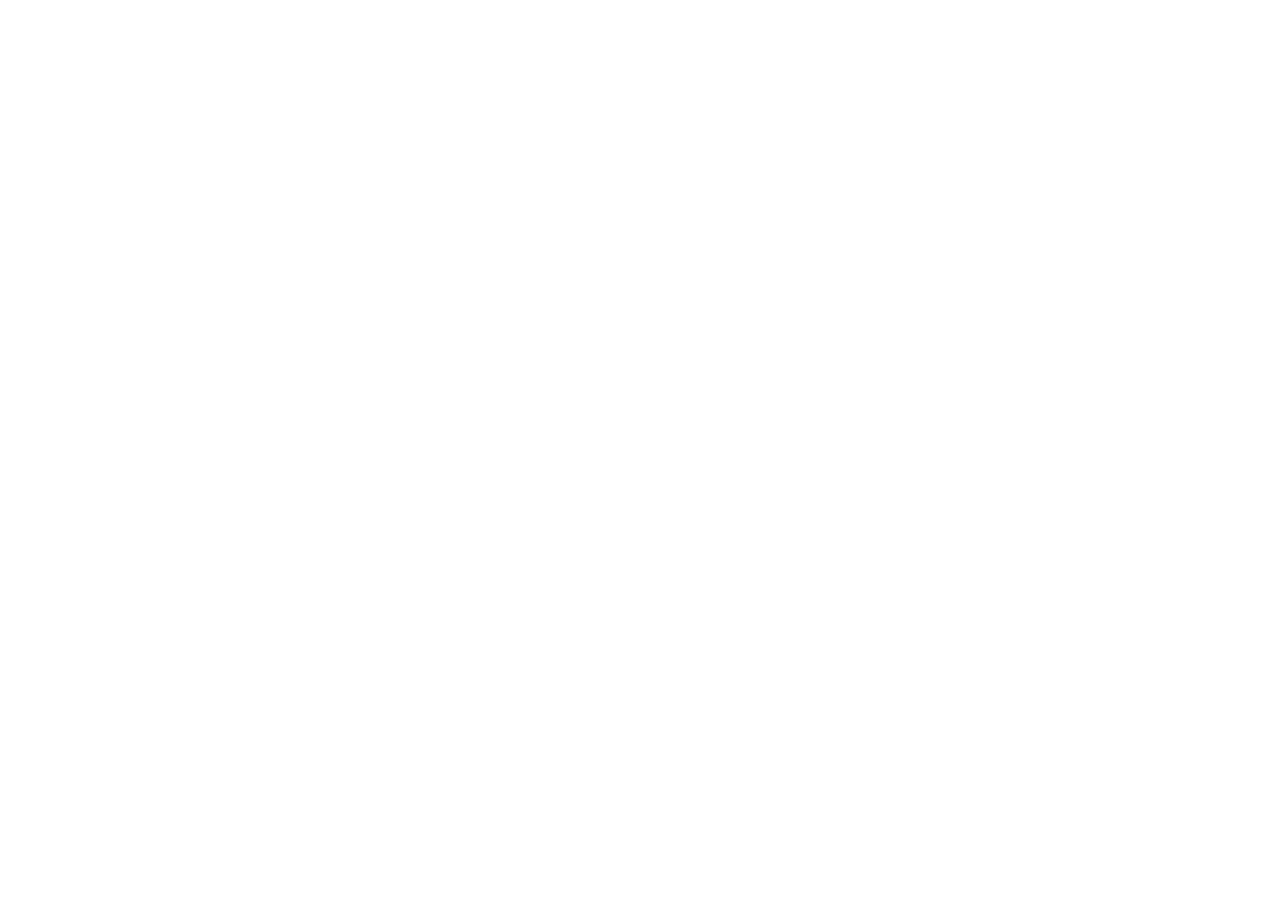
==== comparison.html @ e04b89ae "initial commit" ====
<!DOCTYPE html>
<html lang="en-us">
  <head>

    <meta charset="UTF-8">
    <meta name="viewport" content="width=device-width, initial-scale=1.0">
    <meta http-equiv="X-UA-Compatible" content="ie=edge">

    <!-- Add a title here -->

    <!-- Boostrap Stylesheet -->
    <link rel="stylesheet" href="assets/css/bootstrap.min.css" media="screen">

    <!-- Our own CSS stylesheet -->
    <link rel="stylesheet" href="assets/css/styles.css" media="screen">

  </head>

  <body>
    <!-- Start of navbar -->
    <!-- End of navbar -->

    <!-- Start of container -->
    <!-- End of container -->

    <!-- jQuery CDN -->
    <script type="text/javascript" src="https://code.jquery.com/jquery-2.1.4.min.js"></script>

    <!-- Bootstrap CDN -->
    <script src="https://maxcdn.bootstrapcdn.com/bootstrap/3.3.6/js/bootstrap.min.js"></script>
  </body>

</html>
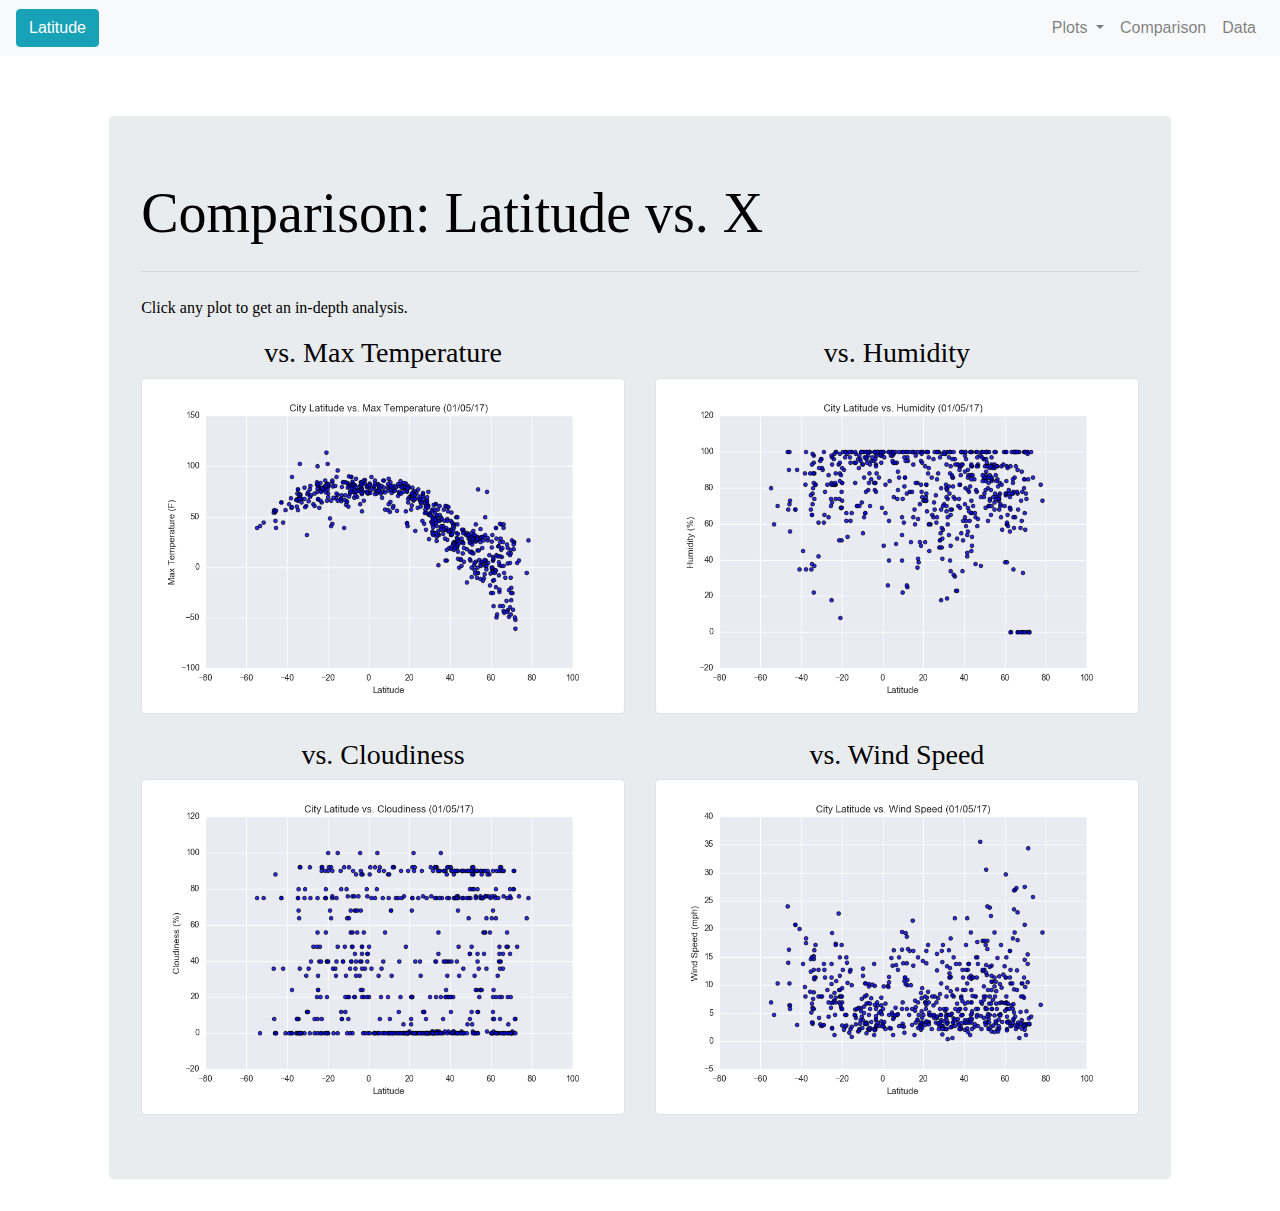
==== commit e96b82f2: "draft 1" ====
--- a/comparison.html
+++ b/comparison.html
@@ -9,25 +9,124 @@
     <!-- Add a title here -->
 
     <!-- Boostrap Stylesheet -->
-    <link rel="stylesheet" href="assets/css/bootstrap.min.css" media="screen">
+
+    <!-- <link rel="stylesheet" href="assets/css/bootstrap.min.css" media="screen"> -->
+
+    <link rel="stylesheet" href="https://stackpath.bootstrapcdn.com/bootstrap/4.3.1/css/bootstrap.min.css" integrity="sha384-ggOyR0iXCbMQv3Xipma34MD+dH/1fQ784/j6cY/iJTQUOhcWr7x9JvoRxT2MZw1T" crossorigin="anonymous" media="screen">
 
     <!-- Our own CSS stylesheet -->
+
     <link rel="stylesheet" href="assets/css/styles.css" media="screen">
 
   </head>
 
   <body>
     <!-- Start of navbar -->
+
+    <nav class="navbar navbar-expand-lg navbar-light bg-light">
+      
+      <a class="btn btn-info" href="index.html" type="button" role="button">Latitude</a>
+
+      <button class="navbar-toggler" type="button" data-toggle="collapse" data-target="#navbarSupportedContent" aria-controls="navbarSupportedContent" aria-expanded="false" aria-label="Toggle navigation">
+        <span class="navbar-toggler-icon"></span>
+      </button>
+
+      <div class="collapse navbar-collapse justify-content-end" id="navbarSupportedContent">
+        <ul class="navbar-nav active ms-auto">
+
+          <li class="nav-item dropdown">
+            <a class="nav-link dropdown-toggle" href="#" id="navbarDropdown" role="button" data-toggle="dropdown">
+              Plots
+            </a>
+            <ul class="dropdown-menu" aria-labelledby="navbarDropdown">
+              <a class="dropdown-item" href="visualizations/temp.html" class="dropdown-item">Max Temperature</a>
+              <a class="dropdown-item" href="visualizations/humidity.html" class="dropdown-item">Humidity</a>
+              <a class="dropdown-item" href="visualizations/cloudiness.html" class="dropdown-item">Cloudiness</a>
+              <a class="dropdown-item" href="visualizations/wind.html" class="dropdown-item">Wind Speed</a>
+            </ul> 
+          </li>
+
+          <li class="nav-item">
+            <a href="comparison.html" class="nav-link">Comparison</a>
+          </li>
+          <li class="nav-item">
+            <a href="data.html" class="nav-link">Data</a>
+          </li>
+        </ul>
+      </div>
+
+    </nav>
+
     <!-- End of navbar -->
 
     <!-- Start of container -->
+    <div class="row">
+      <div class="col-md-1"></div>
+            <div class="col-md-10">
+              <div class="jumbotron">
+                <h1 class="display-4">Comparison: Latitude vs. X </h1>
+                <p class="lead"> </p>
+                <hr class="my-4">
+                <p> Click any plot to get an in-depth analysis.</p>
+                  <div class="row">
+                    <div class="col-md-6">
+                      <h3 class="text-center">vs. Max Temperature</h3>
+                      <div class="thumbnail">
+                        <a href="visualizations/temp.html" class="">
+                          <img src="assets/images/Fig1.png" alt="..." class="img-thumbnail">
+                        </a>
+                      </div>
+                    </div>
+                    <div class="col-md-6">
+                      <h3 class="text-center">vs. Humidity</h3>
+                      <div class="thumbnail">
+                        <a href="visualizations/temp.html" class="">
+                          <img src="assets/images/Fig2.png" alt="..." class="img-thumbnail">
+                        </a>
+                      </div>
+                    </div>
+                  </div>
+                  <div class="row">
+                    <br>
+                  </div>
+                  <div class="row">
+                    <div class="col-md-6">
+                      <h3 class="text-center">vs. Cloudiness</h3>
+                      <div class="thumbnail">
+                        <a href="visualizations/temp.html" class="">
+                          <img src="assets/images/Fig3.png" alt="..." class="img-thumbnail">
+                        </a>
+                      </div>
+                    </div>
+                    <div class="col-md-6">
+                      <h3 class="text-center">vs. Wind Speed</h3>
+                      <div class="thumbnail">
+                        <a href="visualizations/temp.html" class="">
+                          <img src="assets/images/Fig4.png" alt="..." class="img-thumbnail">
+                        </a>
+                      </div>
+                    </div>
+                  </div>  
+                </div>    
+
+              </div>
+            </div> 
+      <div class="col-md-1">
+    </div>
+
+  </div>
     <!-- End of container -->
 
     <!-- jQuery CDN -->
-    <script type="text/javascript" src="https://code.jquery.com/jquery-2.1.4.min.js"></script>
+    <!-- <script type="text/javascript" src="https://code.jquery.com/jquery-2.1.4.min.js"></script> -->
 
     <!-- Bootstrap CDN -->
-    <script src="https://maxcdn.bootstrapcdn.com/bootstrap/3.3.6/js/bootstrap.min.js"></script>
+    <!-- <script src="https://maxcdn.bootstrapcdn.com/bootstrap/3.3.6/js/bootstrap.min.js"></script> -->
+
+    <script src="https://code.jquery.com/jquery-3.3.1.slim.min.js" integrity="sha384-q8i/X+965DzO0rT7abK41JStQIAqVgRVzpbzo5smXKp4YfRvH+8abtTE1Pi6jizo" crossorigin="anonymous"></script>
+    <script src="https://cdnjs.cloudflare.com/ajax/libs/popper.js/1.14.7/umd/popper.min.js" integrity="sha384-UO2eT0CpHqdSJQ6hJty5KVphtPhzWj9WO1clHTMGa3JDZwrnQq4sF86dIHNDz0W1" crossorigin="anonymous"></script>
+    <script src="https://stackpath.bootstrapcdn.com/bootstrap/4.3.1/js/bootstrap.min.js" integrity="sha384-JjSmVgyd0p3pXB1rRibZUAYoIIy6OrQ6VrjIEaFf/nJGzIxFDsf4x0xIM+B07jRM" crossorigin="anonymous"></script>
+    
   </body>
 
 </html>
--- a/assets/css/styles.css
+++ b/assets/css/styles.css
@@ -0,0 +1,6 @@
+.jumbotron {
+    /* font-size: 15px; */
+    font-family:Times;
+    margin-top: 60px;
+    color: black
+  }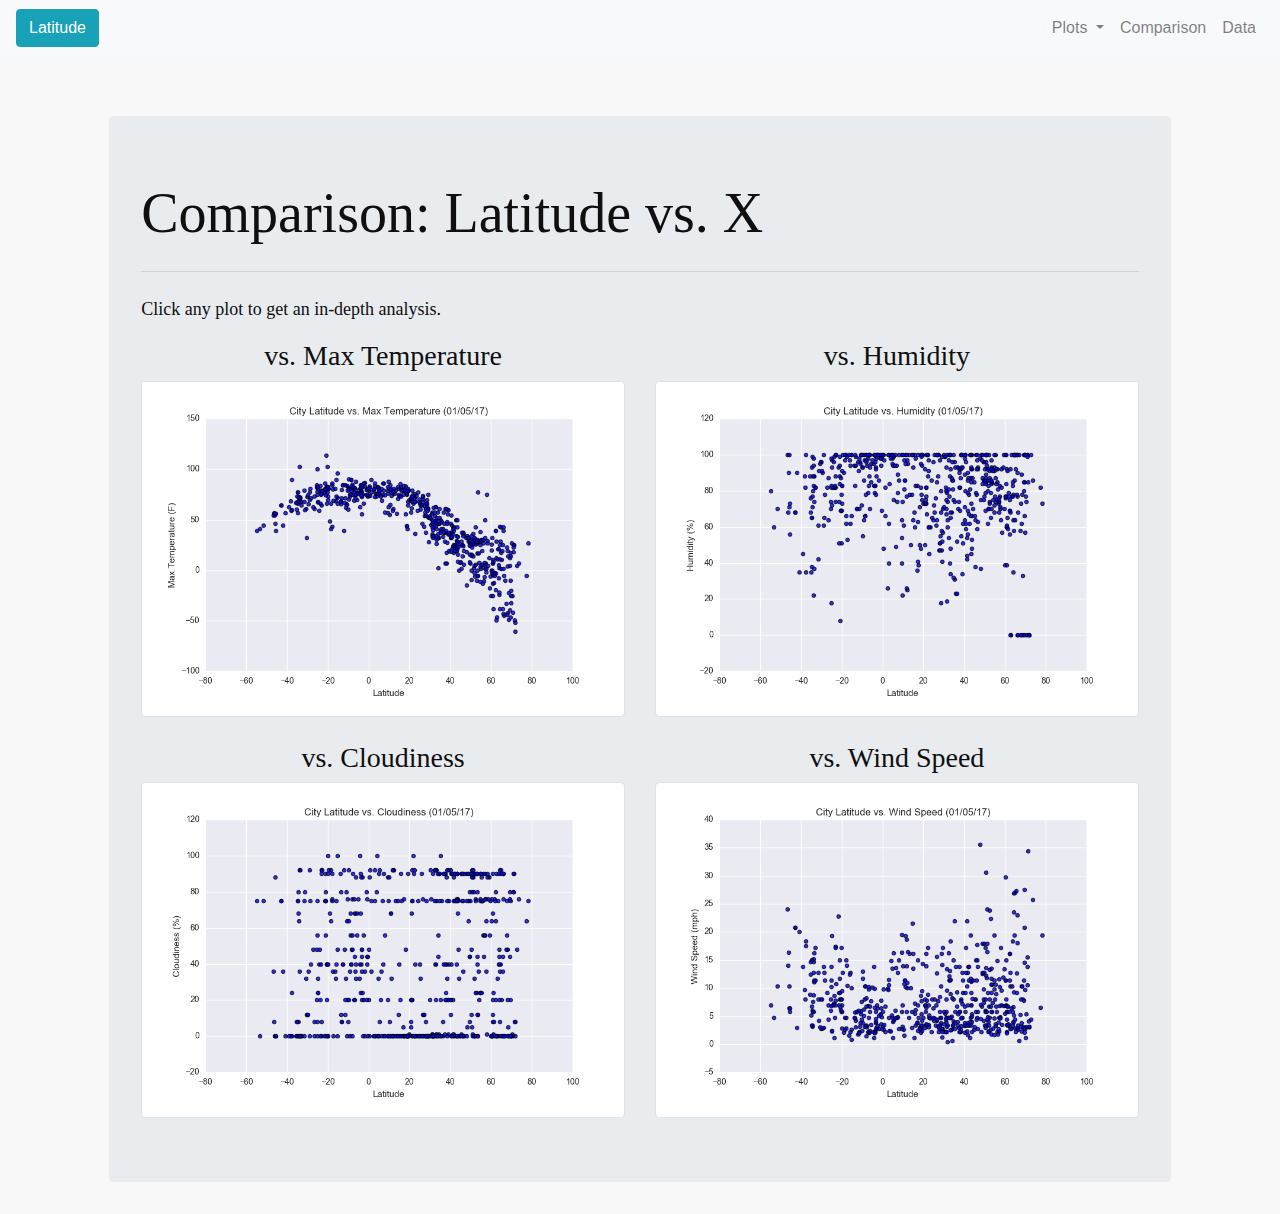
==== commit f540b518: "final draft" ====
--- a/comparison.html
+++ b/comparison.html
@@ -7,16 +7,13 @@
     <meta http-equiv="X-UA-Compatible" content="ie=edge">
 
     <!-- Add a title here -->
+    <title>Comparisons</title>
 
     <!-- Boostrap Stylesheet -->
-
-    <!-- <link rel="stylesheet" href="assets/css/bootstrap.min.css" media="screen"> -->
-
     <link rel="stylesheet" href="https://stackpath.bootstrapcdn.com/bootstrap/4.3.1/css/bootstrap.min.css" integrity="sha384-ggOyR0iXCbMQv3Xipma34MD+dH/1fQ784/j6cY/iJTQUOhcWr7x9JvoRxT2MZw1T" crossorigin="anonymous" media="screen">
 
     <!-- Our own CSS stylesheet -->
-
-    <link rel="stylesheet" href="assets/css/styles.css" media="screen">
+    <link rel="stylesheet" href="../assets/css/styles.css" media="screen">
 
   </head>
 
@@ -118,11 +115,9 @@
     <!-- End of container -->
 
     <!-- jQuery CDN -->
-    <!-- <script type="text/javascript" src="https://code.jquery.com/jquery-2.1.4.min.js"></script> -->
-
+ 
     <!-- Bootstrap CDN -->
-    <!-- <script src="https://maxcdn.bootstrapcdn.com/bootstrap/3.3.6/js/bootstrap.min.js"></script> -->
-
+ 
     <script src="https://code.jquery.com/jquery-3.3.1.slim.min.js" integrity="sha384-q8i/X+965DzO0rT7abK41JStQIAqVgRVzpbzo5smXKp4YfRvH+8abtTE1Pi6jizo" crossorigin="anonymous"></script>
     <script src="https://cdnjs.cloudflare.com/ajax/libs/popper.js/1.14.7/umd/popper.min.js" integrity="sha384-UO2eT0CpHqdSJQ6hJty5KVphtPhzWj9WO1clHTMGa3JDZwrnQq4sF86dIHNDz0W1" crossorigin="anonymous"></script>
     <script src="https://stackpath.bootstrapcdn.com/bootstrap/4.3.1/js/bootstrap.min.js" integrity="sha384-JjSmVgyd0p3pXB1rRibZUAYoIIy6OrQ6VrjIEaFf/nJGzIxFDsf4x0xIM+B07jRM" crossorigin="anonymous"></script>
--- a/assets/css/styles.css
+++ b/assets/css/styles.css
@@ -2,5 +2,13 @@
     /* font-size: 15px; */
     font-family:Times;
     margin-top: 60px;
-    color: black
-  }+    color: rgb(15, 15, 15)
+  }
+
+body {
+    background-color: rgba(248, 247, 247, 0.934);
+}  
+
+p {
+    font-size: large;
+}